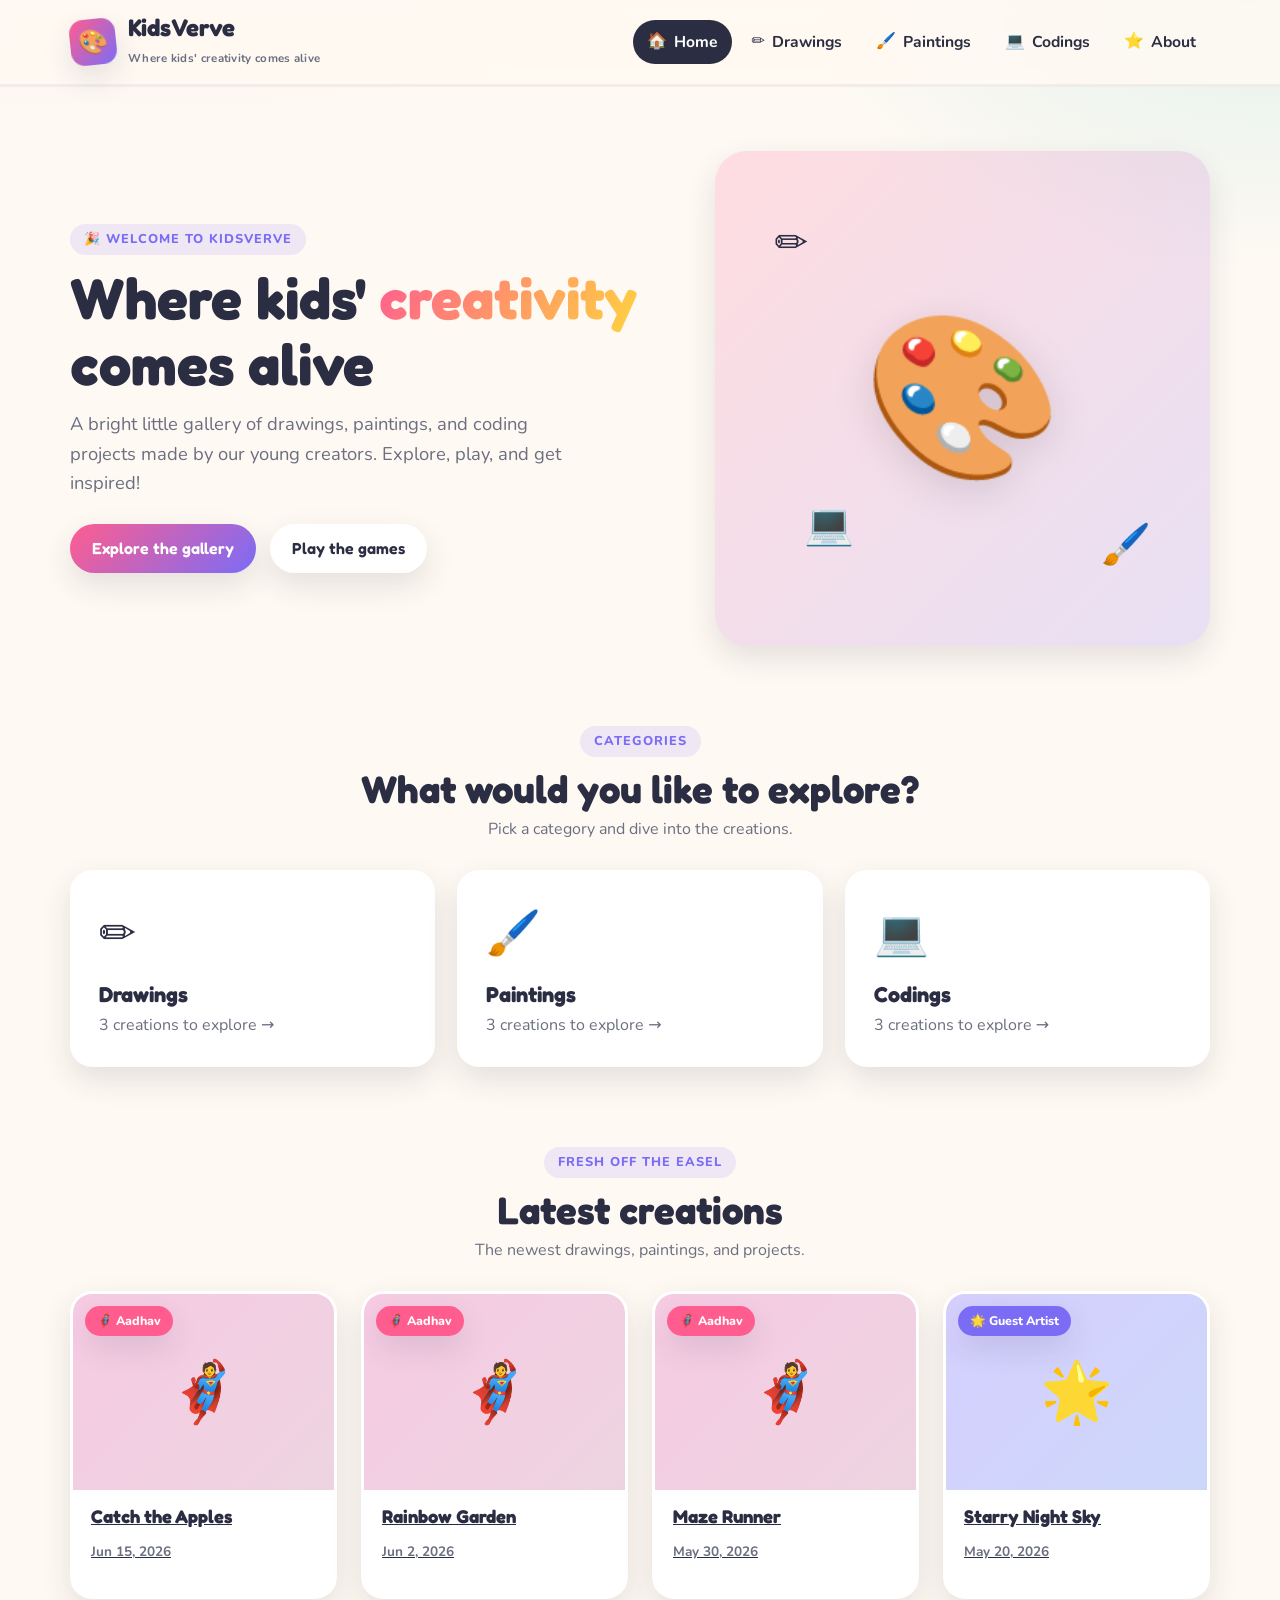
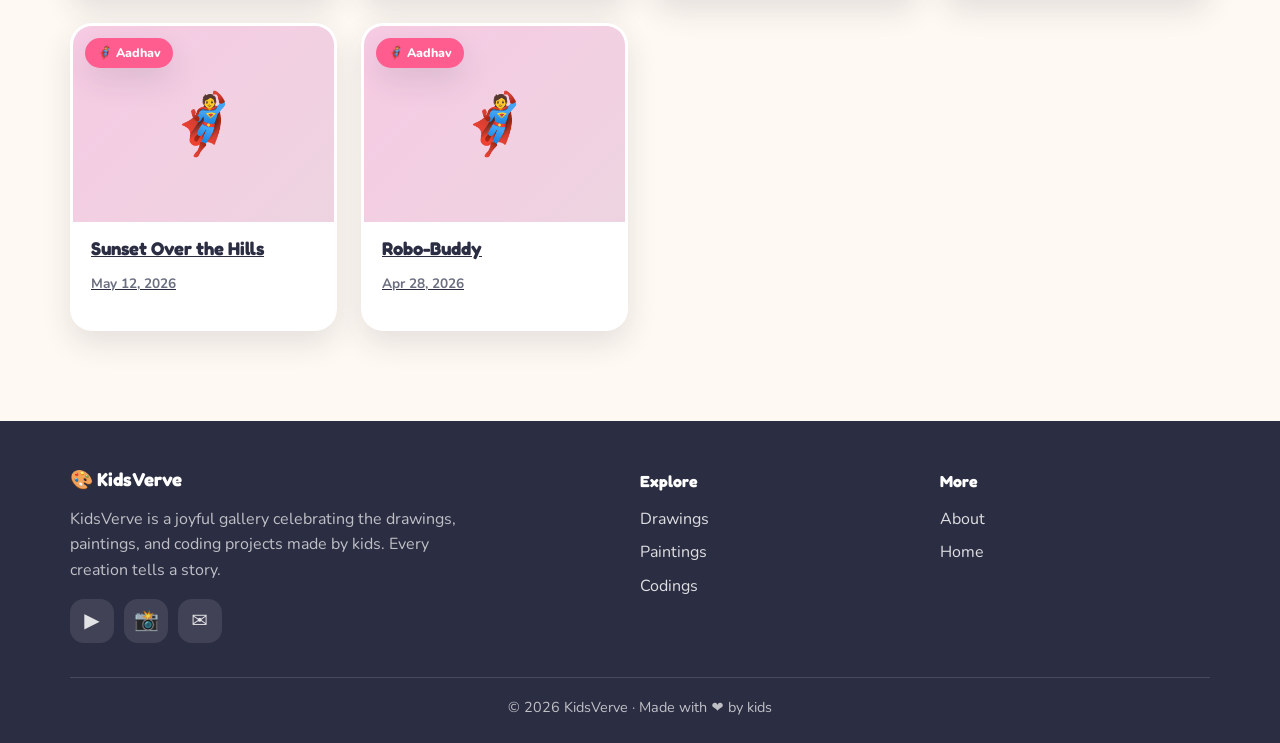
==== index.html @ 9972108b "Add new gallery sections for drawings, paintings, and codings - Created JSON files for codings, draw" ====
<!DOCTYPE html>
<html lang="en">
<head>
  <meta charset="UTF-8">
  <meta name="viewport" content="width=device-width, initial-scale=1.0">
  <title>KidsVerve · Where kids' creativity comes alive</title>
  <meta name="description" content="KidsVerve is a joyful gallery of drawings, paintings, and coding projects made by kids.">
  <link rel="icon" href="data:image/svg+xml,%3Csvg xmlns='http://www.w3.org/2000/svg' viewBox='0 0 100 100'%3E%3Ctext y='.9em' font-size='90'%3E🎨%3C/text%3E%3C/svg%3E">
  <link rel="preconnect" href="https://fonts.googleapis.com">
  <link rel="preconnect" href="https://fonts.gstatic.com" crossorigin>
  <link href="https://fonts.googleapis.com/css2?family=Fredoka:wght@500;600;700&family=Nunito:wght@400;600;700;800&display=swap" rel="stylesheet">
  <link rel="stylesheet" href="css/styles.css">
</head>
<body>
  <a class="skip-link" href="#main">Skip to content</a>
  <header class="site-header" id="site-header"></header>

  <main id="main">
    <section class="hero">
      <div class="container hero__grid">
        <div>
          <span class="eyebrow">🎉 Welcome to KidsVerve</span>
          <h1>Where kids' <span class="hl">creativity</span> comes alive</h1>
          <p>A bright little gallery of drawings, paintings, and coding projects made by our young creators. Explore, play, and get inspired!</p>
          <div class="hero__cta">
            <a class="btn btn--primary" href="drawings.html">Explore the gallery</a>
            <a class="btn btn--ghost" href="codings.html">Play the games</a>
          </div>
        </div>
        <div class="hero__art">
          <span class="blob" aria-hidden="true">🎨</span>
          <span class="floaty" aria-hidden="true">✏️</span>
          <span class="floaty" aria-hidden="true">🖌️</span>
          <span class="floaty" aria-hidden="true">💻</span>
        </div>
      </div>
    </section>

    <section class="section">
      <div class="container">
        <div class="section__head">
          <span class="eyebrow">Categories</span>
          <h2>What would you like to explore?</h2>
          <p>Pick a category and dive into the creations.</p>
        </div>
        <div class="cats" data-cats></div>
      </div>
    </section>

    <section class="section">
      <div class="container">
        <div class="section__head">
          <span class="eyebrow">Fresh off the easel</span>
          <h2>Latest creations</h2>
          <p>The newest drawings, paintings, and projects.</p>
        </div>
        <div class="gallery" data-latest></div>
      </div>
    </section>
  </main>

  <footer class="site-footer" id="site-footer"></footer>
  <script type="module" src="js/home.js"></script>
</body>
</html>
---- css/styles.css ----
/* ==========================================================================
   KidsVerve — playful, colourful theme
   Theme colours are also injected from data/site.json at runtime.
   ========================================================================== */

:root {
  --primary: #ff5d8f;
  --secondary: #3ec6c6;
  --accent: #ffd23f;
  --purple: #7b6cf6;
  --ink: #2b2d42;
  --paper: #fff9f3;
  --card: #ffffff;
  --muted: #6b6f80;
  --shadow: 0 12px 30px rgba(43, 45, 66, 0.12);
  --radius: 22px;
  --radius-sm: 14px;
  --font-head: "Fredoka", "Baloo 2", system-ui, sans-serif;
  --font-body: "Nunito", system-ui, -apple-system, "Segoe UI", sans-serif;
}

* { box-sizing: border-box; }

html { scroll-behavior: smooth; }

body {
  margin: 0;
  font-family: var(--font-body);
  color: var(--ink);
  background:
    radial-gradient(1200px 600px at 10% -10%, rgba(123, 108, 246, 0.12), transparent 60%),
    radial-gradient(900px 500px at 100% 0%, rgba(62, 198, 198, 0.14), transparent 55%),
    var(--paper);
  min-height: 100vh;
  line-height: 1.6;
}

h1, h2, h3, .brand__name { font-family: var(--font-head); line-height: 1.15; }

a { color: inherit; }

img { max-width: 100%; display: block; }

.container { width: min(1140px, 92vw); margin-inline: auto; }

.skip-link {
  position: absolute; left: -999px; top: 0;
  background: var(--ink); color: #fff; padding: 10px 16px; border-radius: 0 0 12px 0; z-index: 1000;
}
.skip-link:focus { left: 0; }

/* ---------- Header / Nav ---------- */
.site-header {
  position: sticky; top: 0; z-index: 50;
  backdrop-filter: saturate(1.4) blur(10px);
  background: rgba(255, 249, 243, 0.85);
  border-bottom: 3px solid rgba(43, 45, 66, 0.06);
}
.site-header__inner {
  display: flex; align-items: center; justify-content: space-between;
  gap: 16px; padding: 14px 0;
}
.brand { display: flex; align-items: center; gap: 12px; text-decoration: none; }
.brand__logo {
  width: 46px; height: 46px; display: grid; place-items: center;
  font-size: 24px; border-radius: 14px;
  background: linear-gradient(135deg, var(--primary), var(--purple));
  box-shadow: var(--shadow); transform: rotate(-6deg);
}
.brand__name { font-size: 1.5rem; font-weight: 700; margin: 0; }
.brand__tag { font-size: .72rem; color: var(--muted); font-weight: 700; letter-spacing: .3px; }

.nav { display: flex; align-items: center; gap: 6px; }
.nav a {
  text-decoration: none; font-weight: 700; font-size: .98rem;
  padding: 9px 14px; border-radius: 999px; color: var(--ink);
  display: inline-flex; align-items: center; gap: 7px; transition: all .18s ease;
}
.nav a:hover { background: rgba(123, 108, 246, 0.12); transform: translateY(-1px); }
.nav a.is-active { background: var(--ink); color: #fff; }
.nav a .nav__icon { font-size: 1rem; }

.nav-toggle {
  display: none; border: 0; background: var(--ink); color: #fff;
  width: 46px; height: 46px; border-radius: 14px; font-size: 22px; cursor: pointer;
}

/* ---------- Buttons ---------- */
.btn {
  display: inline-flex; align-items: center; gap: 8px; cursor: pointer;
  font-family: var(--font-head); font-weight: 600; text-decoration: none;
  padding: 12px 22px; border-radius: 999px; border: 0; font-size: 1rem;
  transition: transform .15s ease, box-shadow .15s ease;
}
.btn--primary { background: linear-gradient(135deg, var(--primary), var(--purple)); color: #fff; box-shadow: var(--shadow); }
.btn--ghost { background: #fff; color: var(--ink); box-shadow: var(--shadow); }
.btn:hover { transform: translateY(-2px); }
.btn:focus-visible { outline: 3px solid var(--accent); outline-offset: 2px; }

/* ---------- Hero ---------- */
.hero { padding: 64px 0 40px; }
.hero__grid { display: grid; grid-template-columns: 1.1fr .9fr; gap: 40px; align-items: center; }
.hero h1 { font-size: clamp(2.2rem, 5vw, 3.6rem); margin: 0 0 12px; }
.hero h1 .hl {
  background: linear-gradient(120deg, var(--primary), var(--accent));
  -webkit-background-clip: text; background-clip: text; color: transparent;
}
.hero p { font-size: 1.15rem; color: var(--muted); max-width: 46ch; margin: 0 0 26px; }
.hero__cta { display: flex; gap: 14px; flex-wrap: wrap; }
.hero__art {
  aspect-ratio: 1/1; border-radius: 32px; position: relative; overflow: hidden;
  background: linear-gradient(135deg, rgba(255,93,143,.18), rgba(123,108,246,.18));
  box-shadow: var(--shadow); display: grid; place-items: center;
}
.hero__art .blob { font-size: clamp(80px, 18vw, 160px); filter: drop-shadow(0 10px 20px rgba(0,0,0,.12)); }
.floaty { position: absolute; font-size: 40px; animation: float 5s ease-in-out infinite; }
.floaty:nth-child(2) { top: 12%; left: 12%; animation-delay: .4s; }
.floaty:nth-child(3) { bottom: 14%; right: 12%; animation-delay: 1s; }
.floaty:nth-child(4) { bottom: 18%; left: 18%; animation-delay: 1.6s; }
@keyframes float { 0%,100%{ transform: translateY(0) rotate(-4deg);} 50%{ transform: translateY(-14px) rotate(4deg);} }

/* ---------- Section headings ---------- */
.section { padding: 40px 0; }
.section__head { text-align: center; margin-bottom: 28px; }
.section__head h2 { font-size: clamp(1.6rem, 3.5vw, 2.4rem); margin: 0 0 6px; }
.section__head p { color: var(--muted); margin: 0; }
.eyebrow {
  display: inline-block; font-weight: 800; font-size: .8rem; letter-spacing: 1px;
  text-transform: uppercase; color: var(--purple);
  background: rgba(123,108,246,.12); padding: 5px 14px; border-radius: 999px; margin-bottom: 10px;
}

/* ---------- Category cards (home) ---------- */
.cats { display: grid; grid-template-columns: repeat(3, 1fr); gap: 22px; }
.cat {
  text-decoration: none; color: var(--ink); background: var(--card);
  border-radius: var(--radius); padding: 26px; box-shadow: var(--shadow);
  border: 3px solid transparent; transition: transform .18s ease, border-color .18s ease;
}
.cat:hover { transform: translateY(-6px); border-color: var(--accent); }
.cat__emoji { font-size: 44px; }
.cat h3 { margin: 12px 0 6px; font-size: 1.35rem; }
.cat p { margin: 0; color: var(--muted); }

/* ---------- Filters ---------- */
.filters { display: flex; flex-wrap: wrap; gap: 10px; justify-content: center; margin-bottom: 26px; }
.chip {
  border: 0; cursor: pointer; font-weight: 800; font-size: .92rem;
  padding: 9px 18px; border-radius: 999px; background: #fff; color: var(--ink);
  box-shadow: var(--shadow); display: inline-flex; align-items: center; gap: 8px;
  transition: transform .15s ease;
}
.chip:hover { transform: translateY(-2px); }
.chip.is-active { color: #fff; }
.chip .dot { width: 10px; height: 10px; border-radius: 50%; background: currentColor; opacity: .8; }

/* ---------- Gallery grid ---------- */
.gallery { display: grid; grid-template-columns: repeat(auto-fill, minmax(260px, 1fr)); gap: 24px; }
.card {
  background: var(--card); border-radius: var(--radius); overflow: hidden;
  box-shadow: var(--shadow); cursor: pointer; border: 3px solid transparent;
  transition: transform .18s ease, border-color .18s ease; text-align: left;
  padding: 0; font: inherit; color: inherit; width: 100%;
}
.card:hover { transform: translateY(-6px); border-color: var(--secondary); }
.card:focus-visible { outline: 3px solid var(--accent); outline-offset: 2px; }
.card__media { aspect-ratio: 4/3; overflow: hidden; background: linear-gradient(135deg, #f3f0ff, #e7fbfb); position: relative; }
.card__media img { width: 100%; height: 100%; object-fit: cover; transition: transform .3s ease; }
.card:hover .card__media img { transform: scale(1.06); }
.card__badge {
  position: absolute; top: 12px; left: 12px; color: #fff; font-weight: 800; font-size: .78rem;
  padding: 5px 12px; border-radius: 999px; box-shadow: var(--shadow);
}
.card__badge--type { right: 12px; left: auto; background: var(--ink); }
.card__body { padding: 16px 18px 20px; }
.card__body h3 { margin: 0 0 6px; font-size: 1.15rem; }
.card__meta { display: flex; align-items: center; gap: 8px; color: var(--muted); font-size: .85rem; font-weight: 700; }
.card__desc { margin: 8px 0 0; color: var(--muted); font-size: .92rem; display: -webkit-box; -webkit-line-clamp: 2; -webkit-box-orient: vertical; overflow: hidden; }

.empty { text-align: center; color: var(--muted); padding: 40px; font-weight: 700; }

/* ---------- Lightbox / modal ---------- */
.lightbox {
  position: fixed; inset: 0; z-index: 100; display: none;
  align-items: center; justify-content: center; padding: 20px;
  background: rgba(43, 45, 66, 0.72); backdrop-filter: blur(4px);
}
.lightbox[open], .lightbox.is-open { display: flex; }
.lightbox__panel {
  background: var(--card); border-radius: var(--radius); max-width: 900px; width: 100%;
  max-height: 90vh; overflow: auto; box-shadow: var(--shadow); position: relative;
}
.lightbox__close {
  position: absolute; top: 14px; right: 14px; z-index: 2; border: 0; cursor: pointer;
  width: 44px; height: 44px; border-radius: 50%; background: var(--ink); color: #fff; font-size: 22px;
}
.lightbox__media { width: 100%; background: linear-gradient(135deg, #f3f0ff, #e7fbfb); }
.lightbox__media img { width: 100%; max-height: 60vh; object-fit: contain; }
.lightbox__embed { position: relative; width: 100%; aspect-ratio: 16/11; }
.lightbox__embed iframe { position: absolute; inset: 0; width: 100%; height: 100%; border: 0; }
.lightbox__body { padding: 22px 26px 26px; }
.lightbox__body h3 { margin: 0 0 8px; font-size: 1.6rem; }
.lightbox__links { display: flex; flex-wrap: wrap; gap: 10px; margin-top: 16px; }

/* ---------- Footer ---------- */
.site-footer { margin-top: 50px; background: var(--ink); color: #fff; padding: 48px 0 24px; }
.site-footer a { color: rgba(255,255,255,.85); text-decoration: none; }
.site-footer a:hover { color: var(--accent); }
.footer__grid { display: grid; grid-template-columns: 2fr 1fr 1fr; gap: 30px; }
.footer__about h3 { margin: 0 0 10px; }
.footer__about p { color: rgba(255,255,255,.7); max-width: 40ch; }
.footer__col h4 { margin: 0 0 12px; font-family: var(--font-head); }
.footer__col ul { list-style: none; margin: 0; padding: 0; display: grid; gap: 8px; }
.footer__social { display: flex; gap: 10px; margin-top: 16px; }
.footer__social a {
  width: 44px; height: 44px; border-radius: 14px; display: grid; place-items: center;
  background: rgba(255,255,255,.1); font-size: 20px; transition: background .18s ease;
}
.footer__social a:hover { background: rgba(255,255,255,.2); }
.footer__bottom { margin-top: 34px; padding-top: 18px; border-top: 1px solid rgba(255,255,255,.14); text-align: center; color: rgba(255,255,255,.7); font-size: .9rem; }

/* ---------- Responsive ---------- */
@media (max-width: 860px) {
  .hero__grid { grid-template-columns: 1fr; }
  .hero__art { order: -1; max-width: 360px; margin-inline: auto; }
  .cats { grid-template-columns: 1fr; }
  .footer__grid { grid-template-columns: 1fr; }
  .nav-toggle { display: inline-grid; place-items: center; }
  .nav {
    position: absolute; top: 74px; right: 4vw; flex-direction: column; align-items: stretch;
    background: #fff; padding: 12px; border-radius: 18px; box-shadow: var(--shadow);
    width: min(240px, 80vw); display: none;
  }
  .nav.is-open { display: flex; }
}

@media (prefers-reduced-motion: reduce) {
  * { animation: none !important; transition: none !important; }
  html { scroll-behavior: auto; }
}
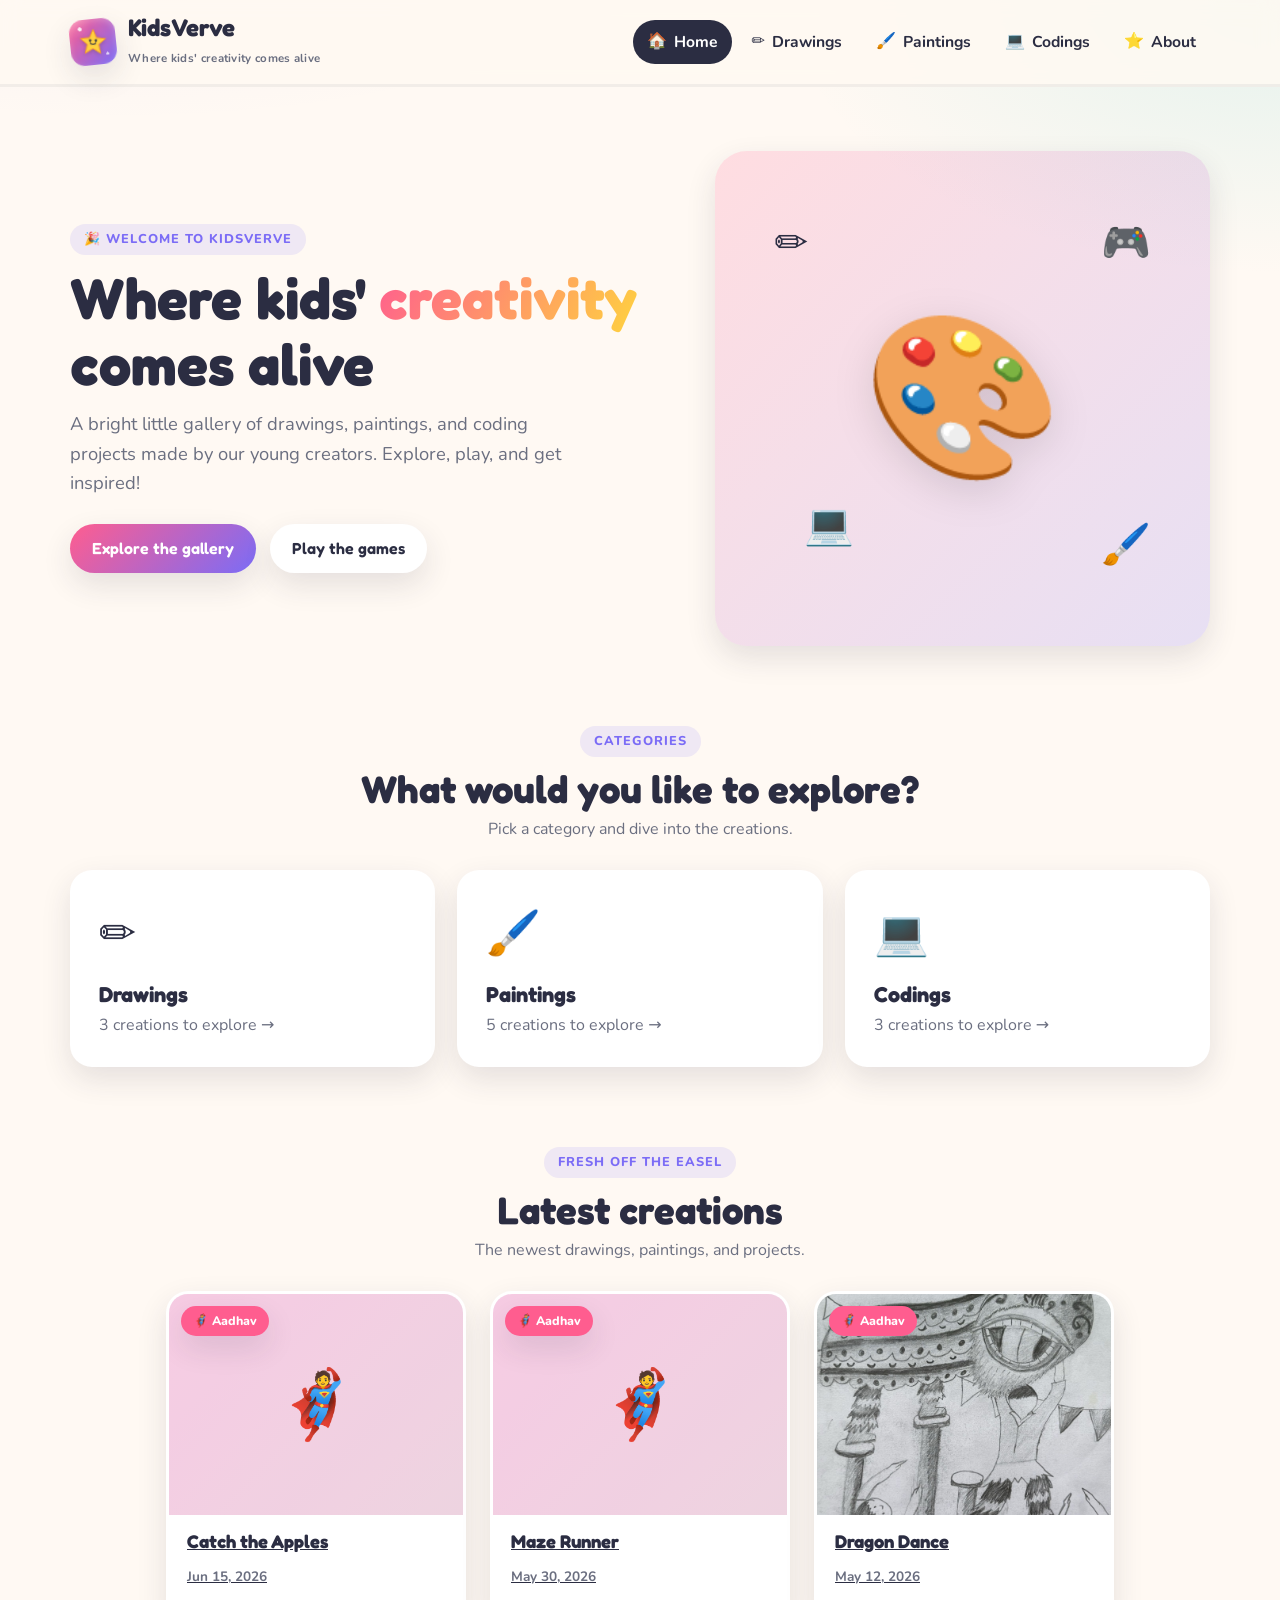
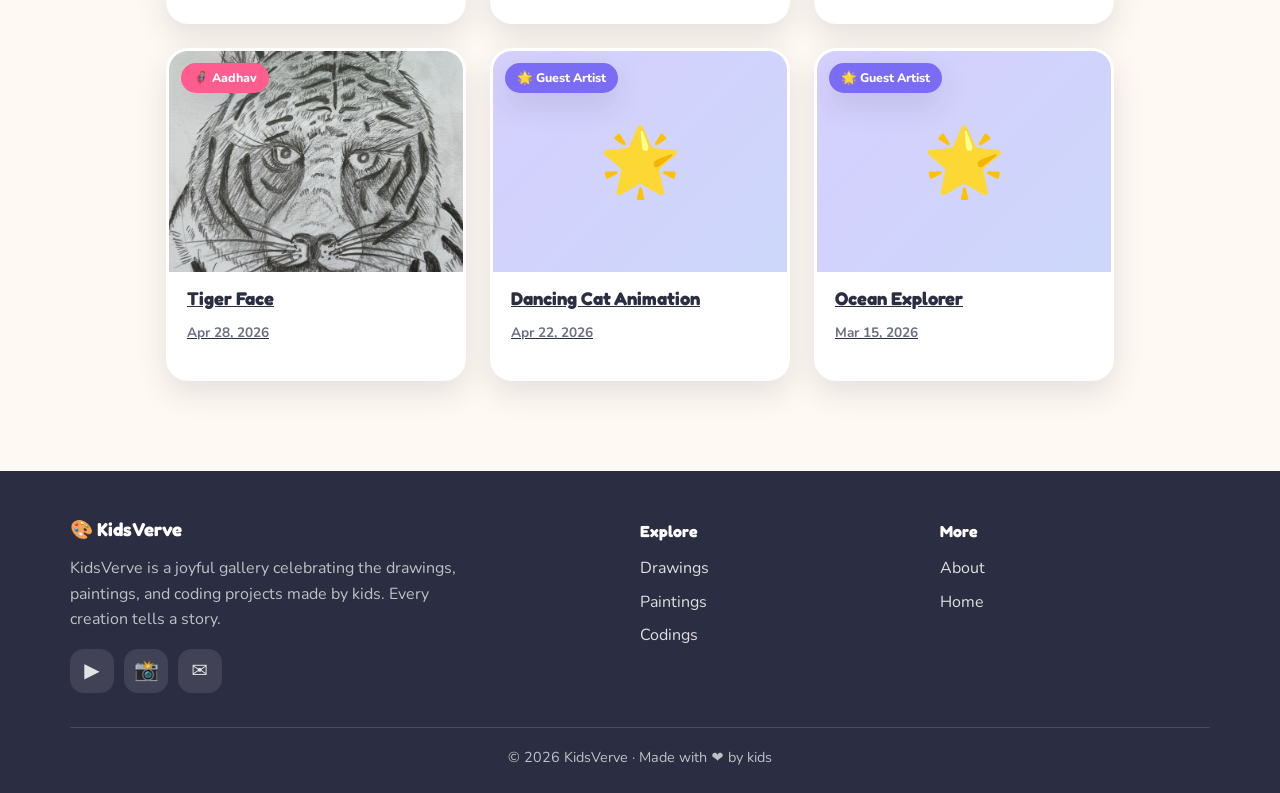
==== commit a7f77f08: "Enhance brand logo with new radial gradients and add a game controller emoji to the header" ====
--- a/index.html
+++ b/index.html
@@ -32,6 +32,7 @@
           <span class="floaty" aria-hidden="true">✏️</span>
           <span class="floaty" aria-hidden="true">🖌️</span>
           <span class="floaty" aria-hidden="true">💻</span>
+          <span class="floaty" aria-hidden="true">🎮</span>
         </div>
       </div>
     </section>
--- a/css/styles.css
+++ b/css/styles.css
@@ -64,8 +64,20 @@
 .brand__logo {
   width: 46px; height: 46px; display: grid; place-items: center;
   font-size: 24px; border-radius: 14px;
-  background: linear-gradient(135deg, var(--primary), var(--purple));
-  box-shadow: var(--shadow); transform: rotate(-6deg);
+  background:
+    radial-gradient(circle 2px at 24% 20%, rgba(255, 255, 255, 0.85) 96%, transparent 100%),
+    radial-gradient(circle 1.5px at 80% 78%, rgba(255, 255, 255, 0.7) 96%, transparent 100%),
+    linear-gradient(135deg, var(--primary), var(--purple));
+  box-shadow: var(--shadow), inset 0 2px 6px rgba(255, 255, 255, 0.25);
+  transform: rotate(-6deg); position: relative; overflow: hidden;
+}
+.brand__logo::after {
+  content: ""; position: absolute; top: -40%; left: -30%; width: 80%; height: 80%;
+  background: radial-gradient(circle, rgba(255, 255, 255, 0.22), transparent 70%);
+}
+.brand__star {
+  position: relative; z-index: 1; width: 30px; height: 30px;
+  transform: rotate(6deg); filter: drop-shadow(0 1px 2px rgba(43, 45, 66, 0.3));
 }
 .brand__name { font-size: 1.5rem; font-weight: 700; margin: 0; }
 .brand__tag { font-size: .72rem; color: var(--muted); font-weight: 700; letter-spacing: .3px; }
@@ -117,6 +129,7 @@
 .floaty:nth-child(2) { top: 12%; left: 12%; animation-delay: .4s; }
 .floaty:nth-child(3) { bottom: 14%; right: 12%; animation-delay: 1s; }
 .floaty:nth-child(4) { bottom: 18%; left: 18%; animation-delay: 1.6s; }
+.floaty:nth-child(5) { top: 12%; right: 12%; animation-delay: 2.2s; }
 @keyframes float { 0%,100%{ transform: translateY(0) rotate(-4deg);} 50%{ transform: translateY(-14px) rotate(4deg);} }
 
 /* ---------- Section headings ---------- */
@@ -155,7 +168,7 @@
 .chip .dot { width: 10px; height: 10px; border-radius: 50%; background: currentColor; opacity: .8; }
 
 /* ---------- Gallery grid ---------- */
-.gallery { display: grid; grid-template-columns: repeat(auto-fill, minmax(260px, 1fr)); gap: 24px; }
+.gallery { display: grid; grid-template-columns: repeat(auto-fill, minmax(260px, 300px)); gap: 24px; justify-content: center; }
 .card {
   background: var(--card); border-radius: var(--radius); overflow: hidden;
   box-shadow: var(--shadow); cursor: pointer; border: 3px solid transparent;
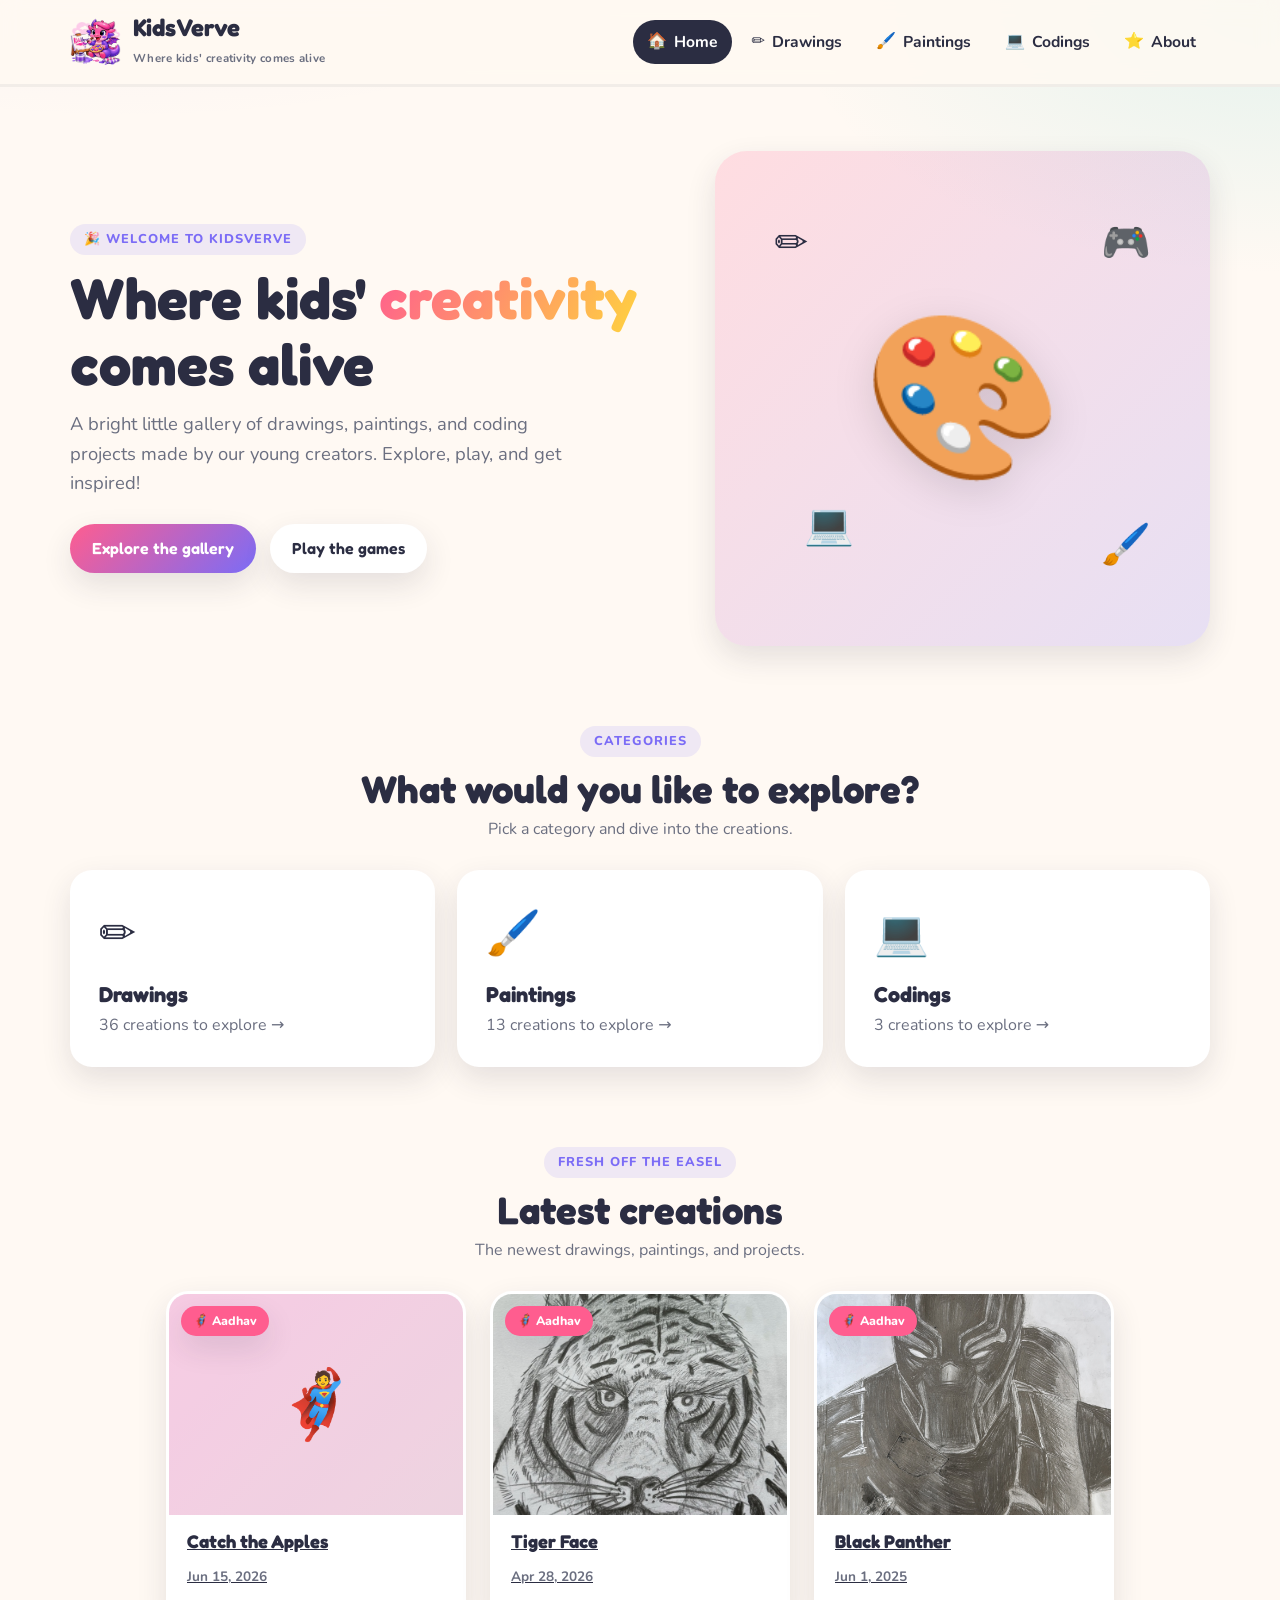
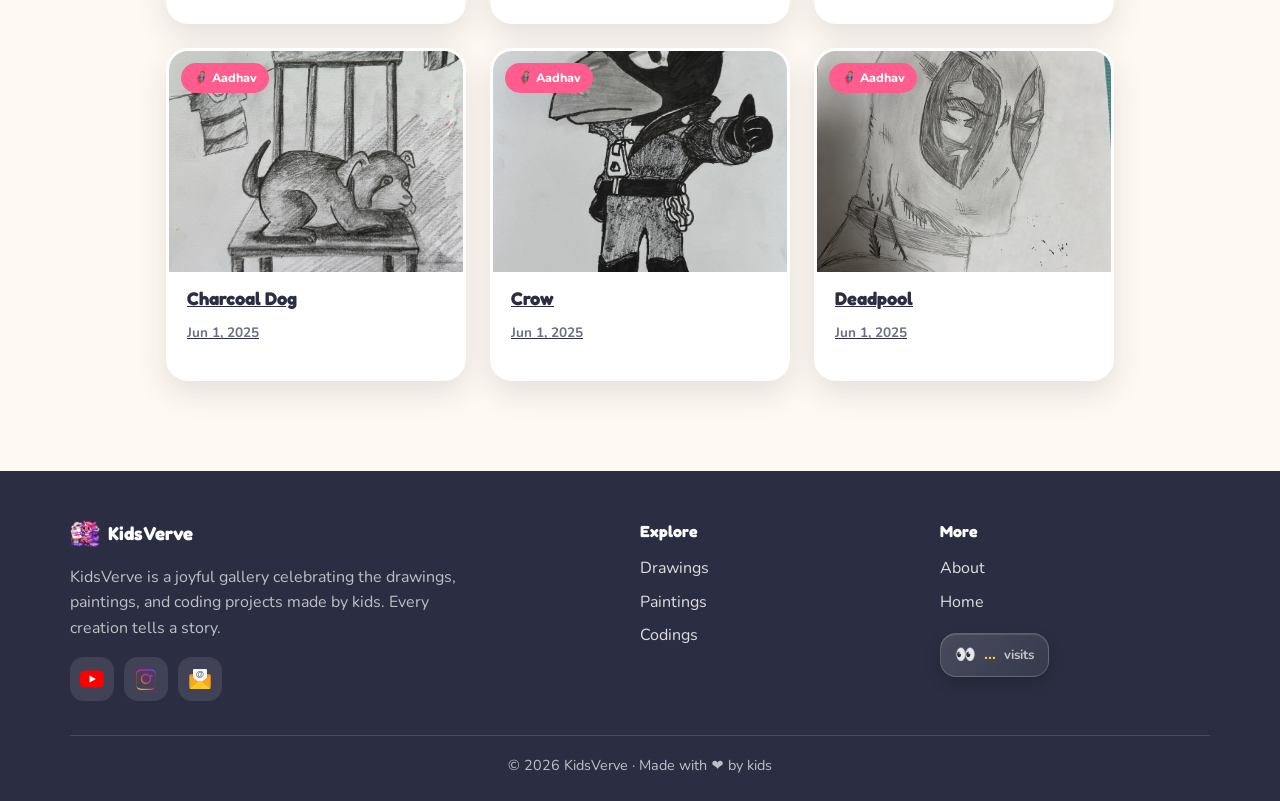
==== commit d65213a4: "Refactor code structure for improved readability and maintainability" ====
--- a/index.html
+++ b/index.html
@@ -5,11 +5,11 @@
   <meta name="viewport" content="width=device-width, initial-scale=1.0">
   <title>KidsVerve · Where kids' creativity comes alive</title>
   <meta name="description" content="KidsVerve is a joyful gallery of drawings, paintings, and coding projects made by kids.">
-  <link rel="icon" href="data:image/svg+xml,%3Csvg xmlns='http://www.w3.org/2000/svg' viewBox='0 0 100 100'%3E%3Ctext y='.9em' font-size='90'%3E🎨%3C/text%3E%3C/svg%3E">
+  <link rel="icon" href="assets/util/kidsverve-logo.png">
   <link rel="preconnect" href="https://fonts.googleapis.com">
   <link rel="preconnect" href="https://fonts.gstatic.com" crossorigin>
   <link href="https://fonts.googleapis.com/css2?family=Fredoka:wght@500;600;700&family=Nunito:wght@400;600;700;800&display=swap" rel="stylesheet">
-  <link rel="stylesheet" href="css/styles.css">
+  <link rel="stylesheet" href="css/styles.css?v=3">
 </head>
 <body>
   <a class="skip-link" href="#main">Skip to content</a>
@@ -61,6 +61,6 @@
   </main>
 
   <footer class="site-footer" id="site-footer"></footer>
-  <script type="module" src="js/home.js"></script>
+  <script type="module" src="js/home.js?v=6"></script>
 </body>
 </html>
--- a/css/styles.css
+++ b/css/styles.css
@@ -62,23 +62,9 @@
 }
 .brand { display: flex; align-items: center; gap: 12px; text-decoration: none; }
 .brand__logo {
-  width: 46px; height: 46px; display: grid; place-items: center;
-  font-size: 24px; border-radius: 14px;
-  background:
-    radial-gradient(circle 2px at 24% 20%, rgba(255, 255, 255, 0.85) 96%, transparent 100%),
-    radial-gradient(circle 1.5px at 80% 78%, rgba(255, 255, 255, 0.7) 96%, transparent 100%),
-    linear-gradient(135deg, var(--primary), var(--purple));
-  box-shadow: var(--shadow), inset 0 2px 6px rgba(255, 255, 255, 0.25);
-  transform: rotate(-6deg); position: relative; overflow: hidden;
-}
-.brand__logo::after {
-  content: ""; position: absolute; top: -40%; left: -30%; width: 80%; height: 80%;
-  background: radial-gradient(circle, rgba(255, 255, 255, 0.22), transparent 70%);
-}
-.brand__star {
-  position: relative; z-index: 1; width: 30px; height: 30px;
-  transform: rotate(6deg); filter: drop-shadow(0 1px 2px rgba(43, 45, 66, 0.3));
-}
+  width: 51px; height: 51px; display: grid; place-items: center; position: relative;
+}
+.brand__logo-img { width: 51px; height: 51px; object-fit: contain; display: block; }
 .brand__name { font-size: 1.5rem; font-weight: 700; margin: 0; }
 .brand__tag { font-size: .72rem; color: var(--muted); font-weight: 700; letter-spacing: .3px; }
 
@@ -207,6 +193,30 @@
   position: absolute; top: 14px; right: 14px; z-index: 2; border: 0; cursor: pointer;
   width: 44px; height: 44px; border-radius: 50%; background: var(--ink); color: #fff; font-size: 22px;
 }
+.lightbox__toolbar {
+  position: absolute; top: 14px; right: 14px; z-index: 4; display: flex; gap: 8px;
+}
+.lightbox__tool {
+  border: 0; cursor: pointer; width: 44px; height: 44px; border-radius: 50%;
+  background: var(--ink); color: #fff; font-size: 20px; line-height: 1;
+  display: flex; align-items: center; justify-content: center;
+  transition: transform .15s ease, background .15s ease;
+}
+.lightbox__tool:hover { transform: scale(1.08); }
+.lightbox__tool.is-playing { background: var(--brand, #ff5d8f); }
+.lightbox__tool.lightbox__close { position: static; top: auto; right: auto; }
+.lightbox__tool[hidden] { display: none; }
+.lightbox__nav {
+  position: absolute; top: 50%; transform: translateY(-50%); z-index: 4; border: 0; cursor: pointer;
+  width: 52px; height: 52px; border-radius: 50%; background: rgba(43, 45, 66, .55); color: #fff;
+  font-size: 34px; line-height: 1; display: flex; align-items: center; justify-content: center;
+  transition: background .15s ease, transform .15s ease;
+}
+.lightbox__nav:hover { background: var(--ink); }
+.lightbox__nav--prev { left: 14px; }
+.lightbox__nav--next { right: 14px; }
+.lightbox__nav[hidden] { display: none; }
+.lightbox__counter { font-weight: 700; color: var(--muted); margin-left: 6px; }
 .lightbox__media { width: 100%; background: linear-gradient(135deg, #f3f0ff, #e7fbfb); }
 .lightbox__media img { width: 100%; max-height: 60vh; object-fit: contain; }
 .lightbox__embed { position: relative; width: 100%; aspect-ratio: 16/11; }
@@ -215,22 +225,47 @@
 .lightbox__body h3 { margin: 0 0 8px; font-size: 1.6rem; }
 .lightbox__links { display: flex; flex-wrap: wrap; gap: 10px; margin-top: 16px; }
 
+/* Fullscreen image view */
+.lightbox:fullscreen { padding: 0; background: #000; }
+.lightbox:fullscreen .lightbox__panel {
+  max-width: none; width: 100vw; height: 100vh; max-height: none; border-radius: 0; background: #000;
+}
+.lightbox:fullscreen .lightbox__media {
+  height: 100vh; display: flex; align-items: center; justify-content: center; background: #000;
+}
+.lightbox:fullscreen .lightbox__media img { width: auto; max-width: 100vw; max-height: 100vh; }
+.lightbox:fullscreen .lightbox__body { display: none; }
+
 /* ---------- Footer ---------- */
 .site-footer { margin-top: 50px; background: var(--ink); color: #fff; padding: 48px 0 24px; }
 .site-footer a { color: rgba(255,255,255,.85); text-decoration: none; }
 .site-footer a:hover { color: var(--accent); }
 .footer__grid { display: grid; grid-template-columns: 2fr 1fr 1fr; gap: 30px; }
-.footer__about h3 { margin: 0 0 10px; }
+.footer__about h3 { margin: 0 0 10px; display: flex; align-items: center; gap: 8px; }
+.footer__logo { width: 30px; height: 30px; object-fit: contain; flex: 0 0 auto; }
 .footer__about p { color: rgba(255,255,255,.7); max-width: 40ch; }
 .footer__col h4 { margin: 0 0 12px; font-family: var(--font-head); }
 .footer__col ul { list-style: none; margin: 0; padding: 0; display: grid; gap: 8px; }
 .footer__social { display: flex; gap: 10px; margin-top: 16px; }
+.footer__social-icons { display: flex; gap: 10px; }
 .footer__social a {
   width: 44px; height: 44px; border-radius: 14px; display: grid; place-items: center;
   background: rgba(255,255,255,.1); font-size: 20px; transition: background .18s ease;
 }
 .footer__social a:hover { background: rgba(255,255,255,.2); }
 .footer__bottom { margin-top: 34px; padding-top: 18px; border-top: 1px solid rgba(255,255,255,.14); text-align: center; color: rgba(255,255,255,.7); font-size: .9rem; }
+.footer__col { position: relative; }
+.footer__visits {
+  display: inline-flex; align-items: center; gap: 8px; margin-top: 18px;
+  padding: 8px 14px; border-radius: 16px;
+  background: linear-gradient(135deg, rgba(255,255,255,.14), rgba(255,255,255,.06));
+  border: 1px solid rgba(255,255,255,.18);
+  box-shadow: 0 6px 16px rgba(0,0,0,.18), inset 0 1px 0 rgba(255,255,255,.12);
+  font-weight: 800; font-size: .82rem; color: rgba(255,255,255,.9); white-space: nowrap;
+}
+.footer__visits-icon { font-size: 1.05rem; line-height: 1; }
+.footer__visits-num strong { color: var(--accent); font-size: 1rem; }
+.footer__visits-label { color: rgba(255,255,255,.7); font-weight: 700; }
 
 /* ---------- Responsive ---------- */
 @media (max-width: 860px) {
